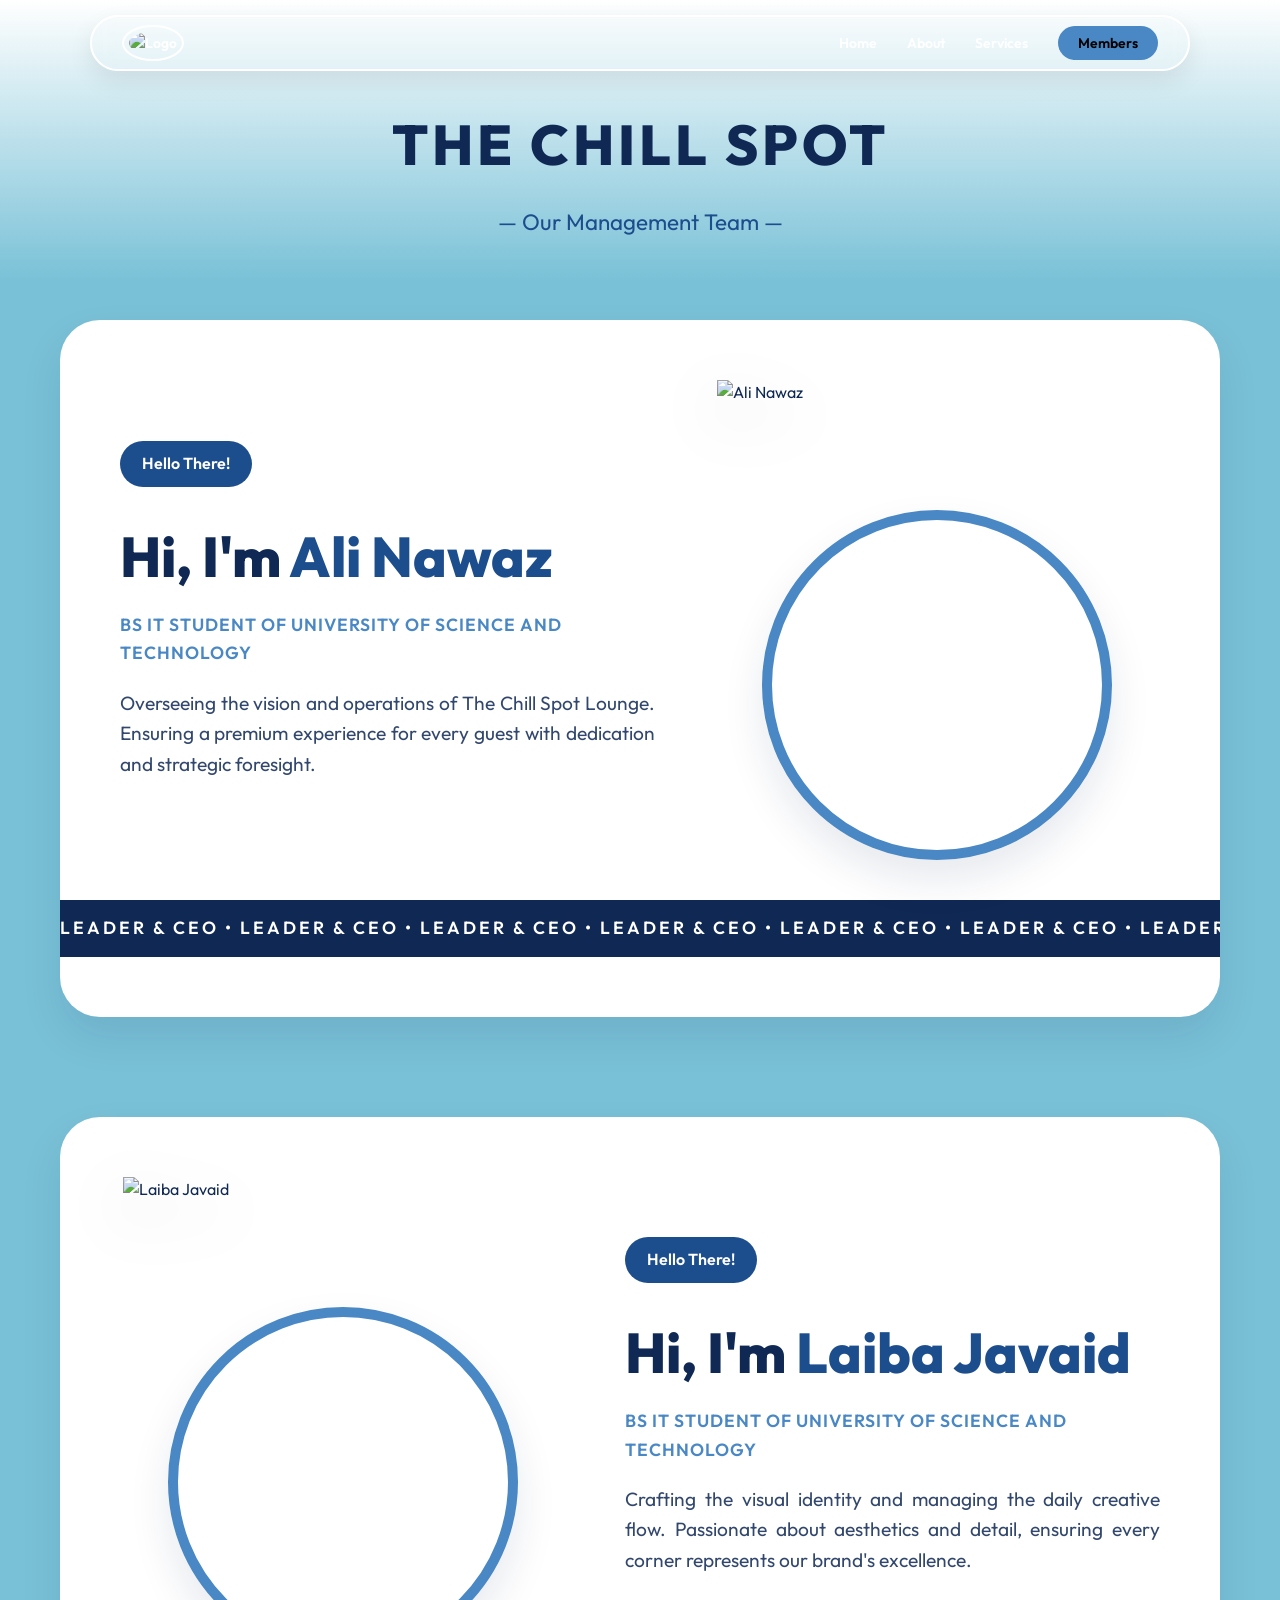
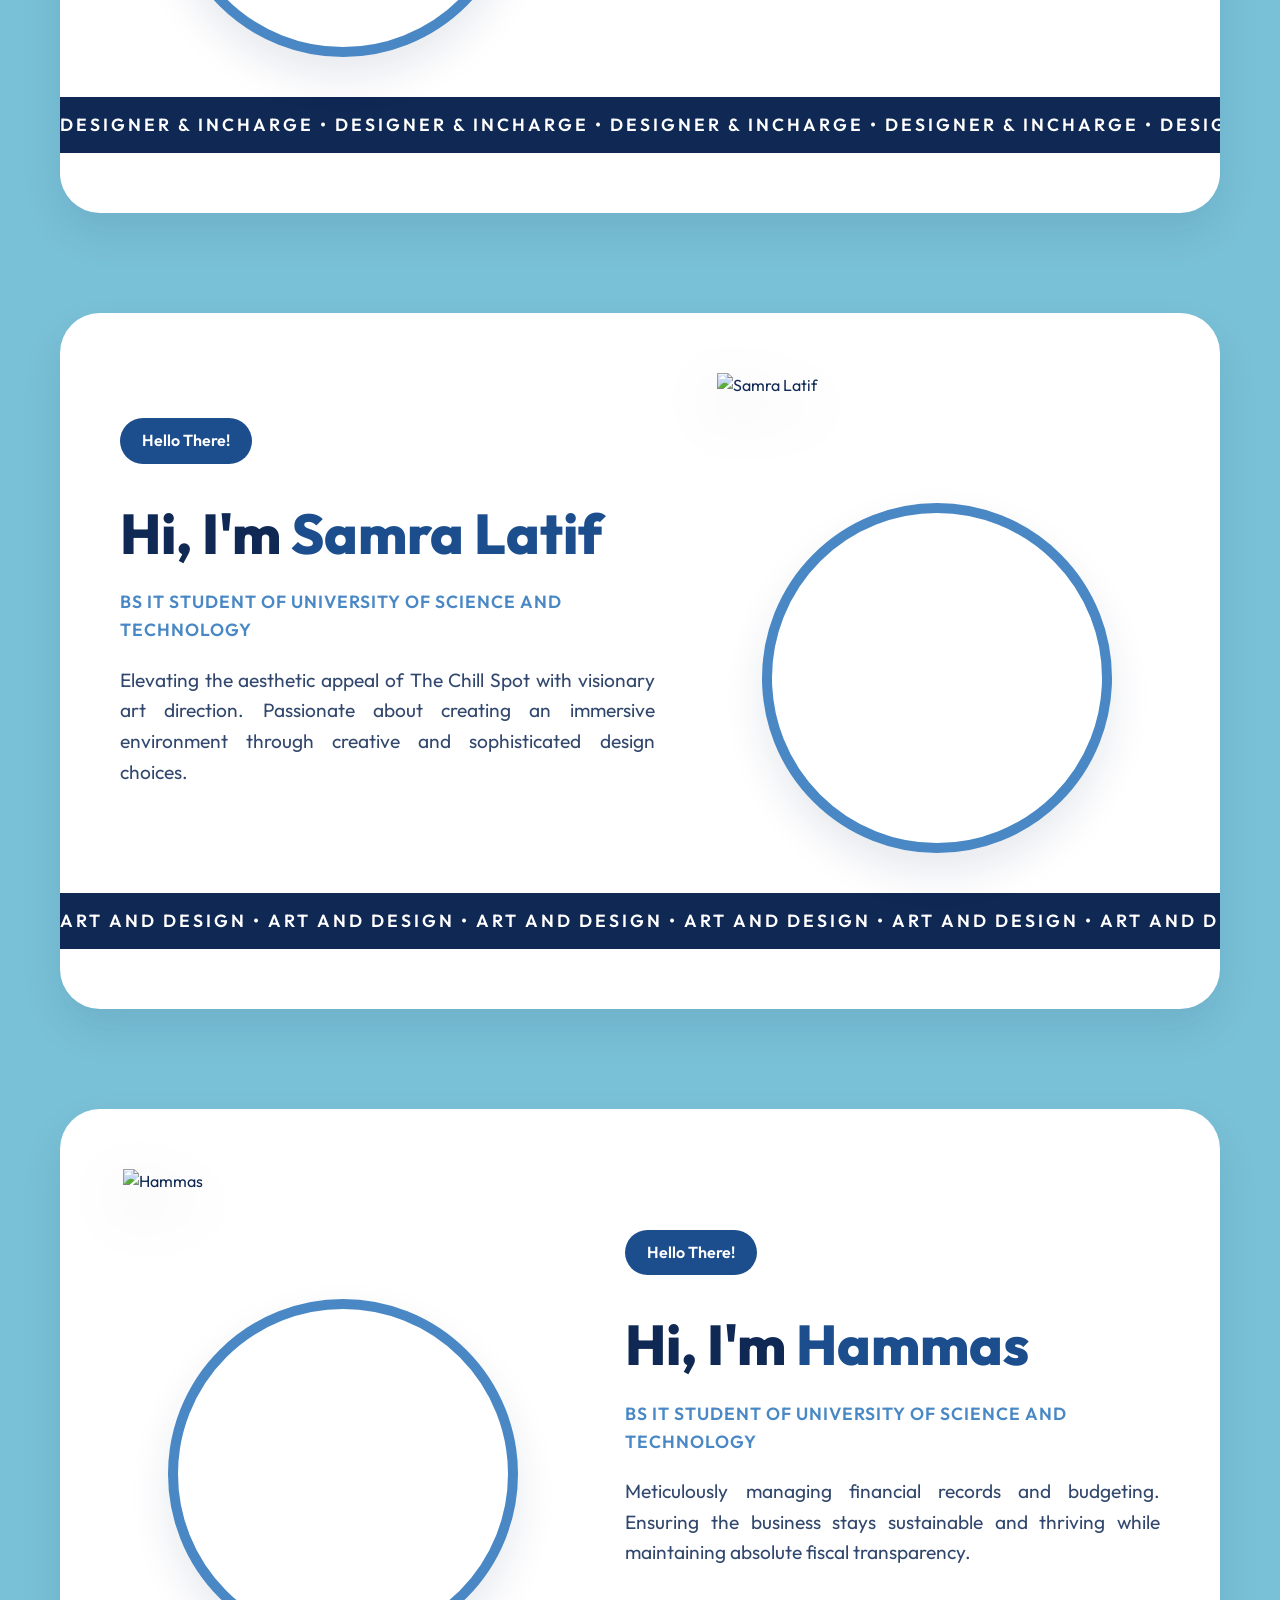
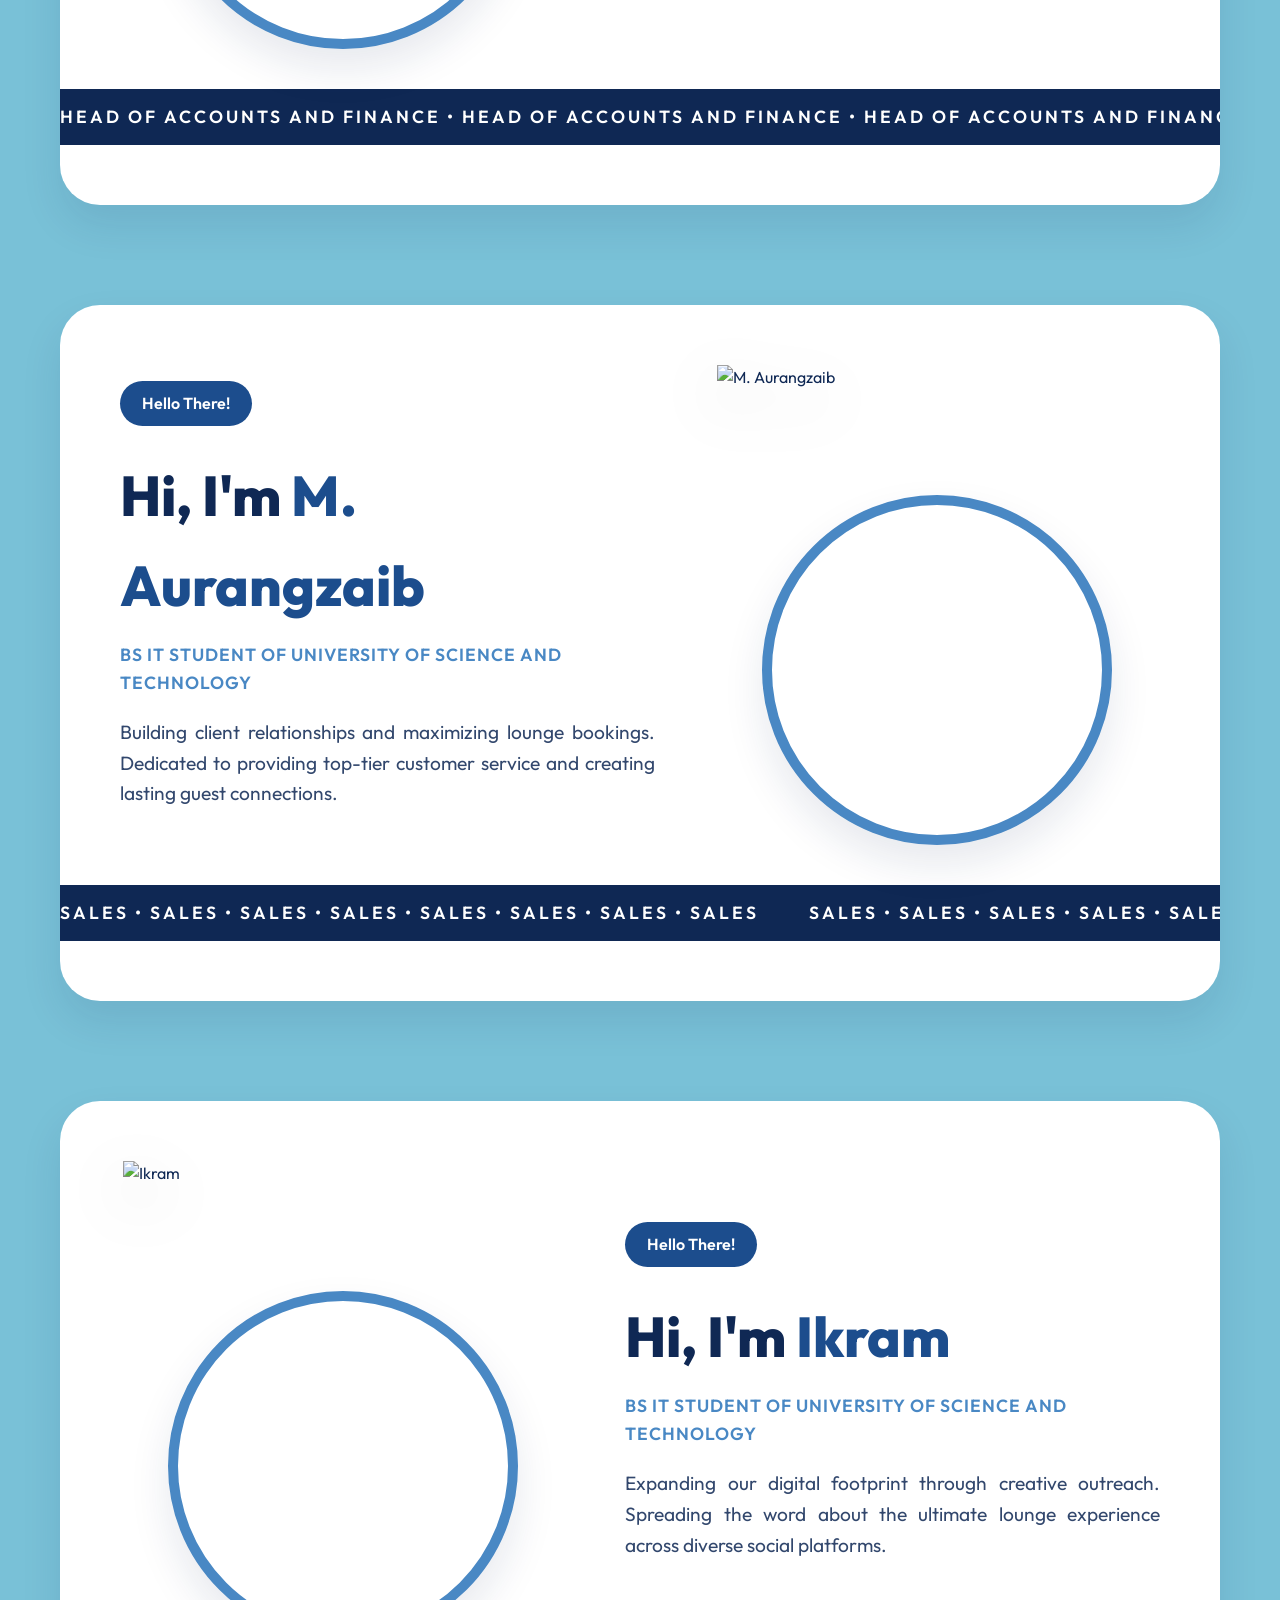
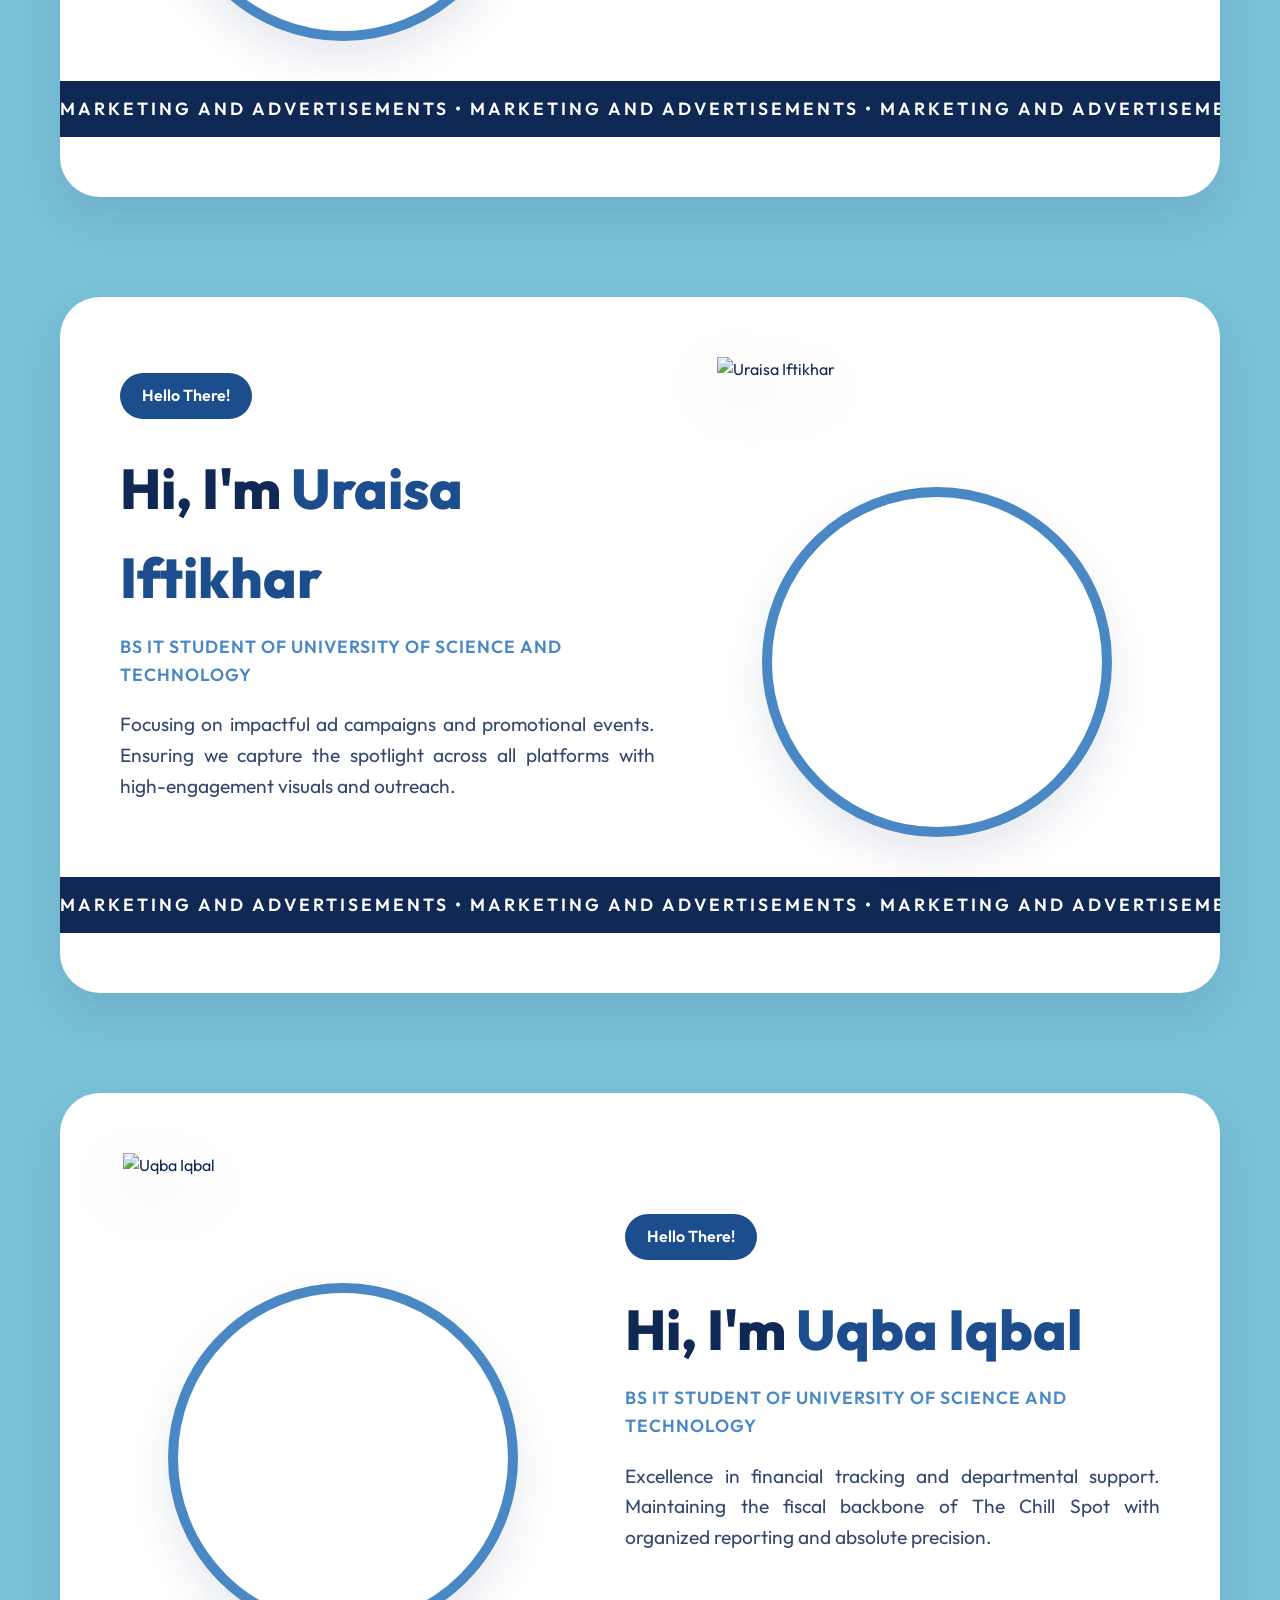
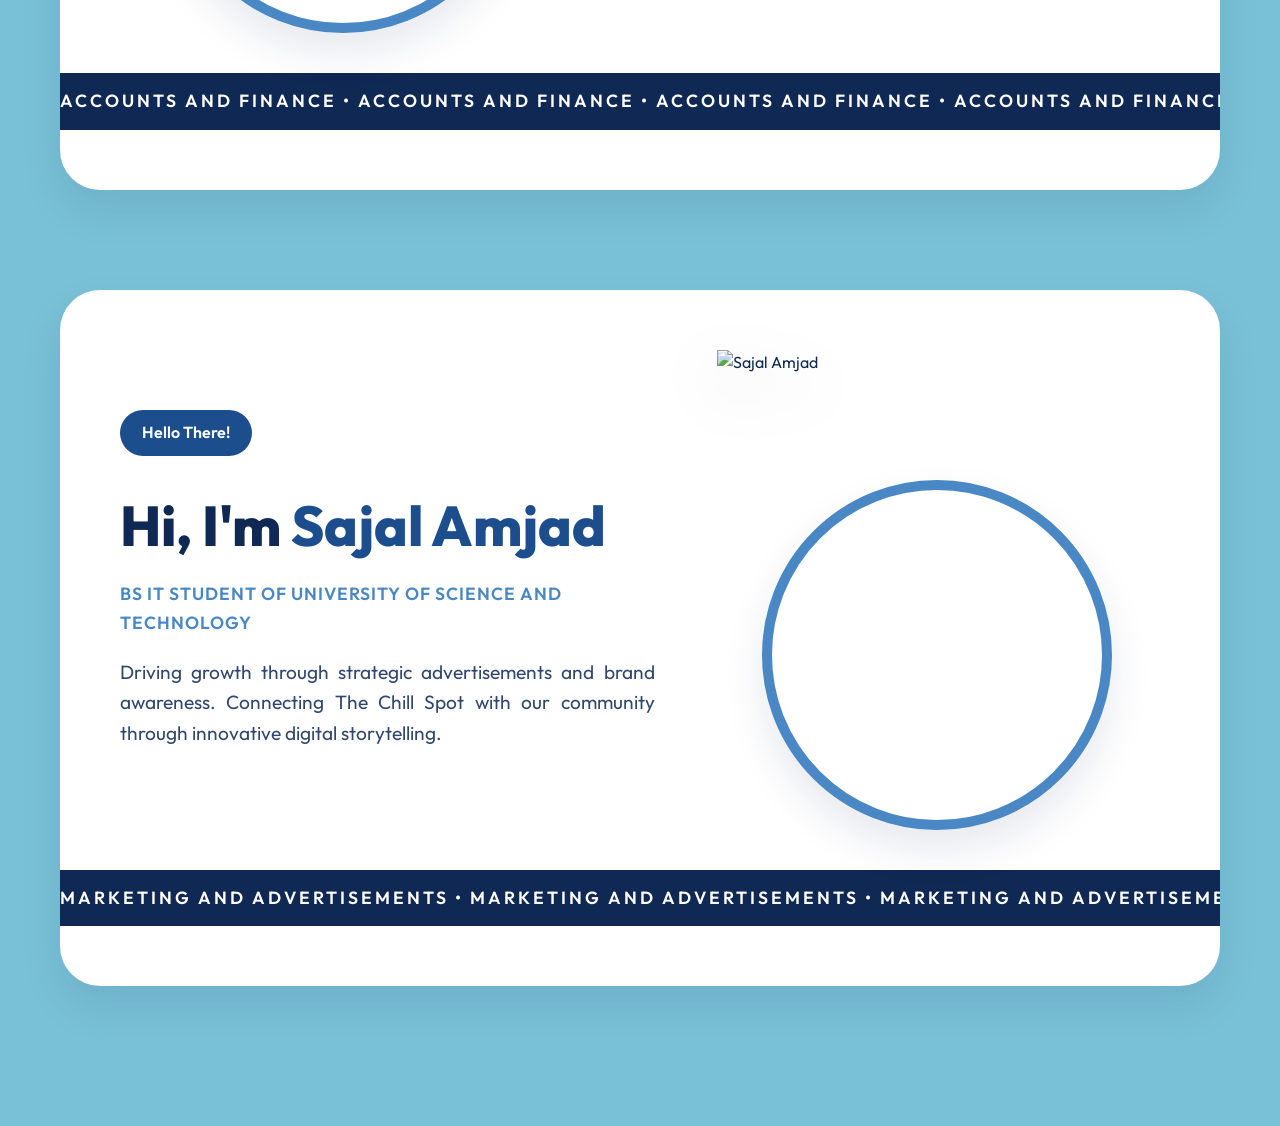
==== intro.html @ 92c06b2a "Add files via upload" ====
<!DOCTYPE html>
<html lang="en">

<head>
  <meta charset="UTF-8">
  <meta name="viewport" content="width=device-width, initial-scale=1.0">
  <title>Meet Our Management – The Chill Spot</title>
  <link rel="preconnect" href="https://fonts.googleapis.com">
  <link rel="preconnect" href="https://fonts.gstatic.com" crossorigin>
  <link href="https://fonts.googleapis.com/css2?family=Outfit:wght@300;400;600;800&display=swap" rel="stylesheet">
  <style>
    :root {
      --navy: #0F2854;
      --ocean: #1C4D8D;
      --sky: #4988C4;
      --ice: hsl(194, 54%, 66%);
      --white: #ffffff;
      --gold: var(--sky);
      --shadow: 0 20px 40px rgba(15, 40, 84, 0.1);
    }

    * {
      margin: 0;
      padding: 0;
      box-sizing: border-box;
      font-family: 'Outfit', sans-serif;
    }

    body {
      background-color: var(--ice);
      color: var(--navy);
      overflow-x: hidden;
      line-height: 1.6;
    }

    nav {
      position: fixed;
      top: 15px;
      left: 50%;
      transform: translateX(-50%);
      width: 100%;
      max-width: 1100px;
      padding: 8px 30px;
      background: rgba(255, 255, 255, 0.1);
      backdrop-filter: blur(10px);
      display: flex;
      justify-content: space-between;
      align-items: center;
      border-radius: 40px;
      border: 2px solid var(--white);
      box-shadow: 0 10px 25px rgba(0, 0, 0, .08);
      z-index: 1000;
      transition: background 0.3s, border-color 0.3s, box-shadow 0.3s;
    }

    nav.scrolled {
      background: rgba(255, 255, 255, 0.95);
      border-color: #ddd;
      box-shadow: 0 5px 15px rgba(0, 0, 0, 0.1);
    }

    nav.scrolled .nav-logo {
      border-color: #000;
    }

    nav.scrolled a {
      color: #000;
    }

    nav.scrolled .menu-dot {
      color: #000;
    }

    .nav-logo {
      height: 50px;
      /* Match index.html */
      object-fit: contain;
      border: 2px solid var(--white);
      border-radius: 50%;
      padding: 5px;
    }

    nav ul {
      display: flex;
      gap: 30px;
      list-style: none;
      align-items: center;
    }

    nav a {
      text-decoration: none;
      color: #fff;
      font-size: 14px;
      font-weight: 600;
    }

    .btn {
      background: var(--gold);
      padding: 8px 20px;
      border-radius: 30px;
      color: #000;
    }

    .menu-dot {
      display: none;
      font-size: 26px;
      /* Slightly larger for better touch target */
      cursor: pointer;
      color: var(--white);
      /* White color as requested */
      padding: 5px;
      z-index: 1001;
      /* Above everything */
    }

    /* Remove old span styles */

    #mobileNav {
      position: fixed;
      top: 75px;
      /* Match index.html offset */
      right: -300px;
      /* Hidden off-screen */
      width: 250px;
      background: #fff;
      border-radius: 12px 0 0 12px;
      box-shadow: -10px 10px 30px rgba(0, 0, 0, .2);
      overflow: hidden;
      z-index: 999;
      transition: right 0.4s cubic-bezier(0.4, 0, 0.2, 1);
      display: block;
      /* Override flex */
      padding-top: 0;
      /* Reset padding */
      height: auto;
      /* Reset height */
    }

    #mobileNav.active {
      right: 0;
    }

    #mobileNav a {
      display: block;
      padding: 15px 20px;
      color: #000;
      text-decoration: none;
      border-bottom: 1px solid #eee;
      transition: background 0.2s;
      font-weight: 500;
      font-family: 'Outfit', sans-serif;
    }

    #mobileNav a:hover {
      background: #f9f9f9;
    }

    header {
      text-align: center;
      padding: 100px 20px 40px;
      background: linear-gradient(180deg, var(--white) 0%, var(--ice) 100%);
    }

    header h1 {
      font-size: 3.5rem;
      font-weight: 800;
      color: var(--navy);
      margin-bottom: 15px;
      text-transform: uppercase;
      letter-spacing: 4px;
    }

    header p {
      font-size: 1.4rem;
      color: var(--ocean);
      font-weight: 400;
    }

    .container {
      max-width: 1200px;
      margin: 0 auto;
      padding: 40px 20px;
    }

    .member-section {
      background: var(--white);
      border-radius: 40px;
      padding: 60px;
      margin-bottom: 100px;
      box-shadow: var(--shadow);
      position: relative;
      overflow: hidden;
    }

    .member-row {
      display: flex;
      align-items: center;
      justify-content: space-between;
      gap: 60px;
    }

    .member-section:nth-child(even) .member-row {
      flex-direction: row-reverse;
    }

    .member-content {
      flex: 1.2;
      display: flex;
      flex-direction: column;
      justify-content: center;
      transition: all 0.6s cubic-bezier(0.4, 0, 0.2, 1);
    }

    .hello-badge {
      display: inline-block;
      padding: 10px 22px;
      background: var(--ocean);
      color: var(--white);
      border-radius: 50px;
      font-size: 1rem;
      font-weight: 600;
      margin-bottom: 25px;
      width: fit-content;
    }

    .member-name {
      font-size: 3.5rem;
      font-weight: 800;
      margin-bottom: 10px;
      color: var(--navy);
      min-height: 1.2em;
      transition: all 0.4s ease;
    }

    .member-name span {
      color: var(--ocean);
    }

    .member-uni {
      font-size: 1.1rem;
      font-weight: 600;
      color: var(--sky);
      margin-bottom: 20px;
      text-transform: uppercase;
      letter-spacing: 1px;
    }

    .member-desc {
      font-size: 1.2rem;
      color: var(--navy);
      text-align: justify;
      opacity: 0.85;
      margin-bottom: 20px;
    }

    /* Section Marquee - Infinity Loop */
    .section-marquee {
      width: calc(100% + 120px);
      margin-left: -60px;
      background: var(--navy);
      color: var(--white);
      padding: 14px 0;
      overflow: hidden;
      white-space: nowrap;
      margin-top: 40px;
      display: flex;
    }

    .marquee-text {
      display: inline-block;
      font-size: 1.1rem;
      font-weight: 600;
      text-transform: uppercase;
      letter-spacing: 3px;
      animation: infinity-scroll 20s linear infinite;
      padding-right: 50px;
    }

    @keyframes infinity-scroll {
      0% {
        transform: translateX(0);
      }

      100% {
        transform: translateX(-50%);
      }
    }

    /* Standard Circular Image with Pop-out head */
    .member-image-container {
      flex: 1;
      display: flex;
      justify-content: center;
      position: relative;
      height: 480px;
      align-items: flex-end;
    }

    .portrait-wrapper {
      position: relative;
      width: 400px;
      height: 400px;
      display: flex;
      justify-content: center;
      align-items: flex-end;
      animation: floating 6s ease-in-out infinite;
    }

    .white-circle {
      position: absolute;
      bottom: 0;
      width: 350px;
      height: 350px;
      background: var(--white);
      border-radius: 50%;
      box-shadow: var(--shadow);
      z-index: 1;
      border: 10px solid var(--sky);
    }

    .member-img {
      position: absolute;
      bottom: 0;
      width: 110%;
      height: 120%;
      /* Pops out of top */
      object-fit: contain;
      z-index: 2;
      filter: drop-shadow(0 20px 30px rgba(0, 0, 0, 0.2));
      transition: transform 0.5s ease;
    }

    @keyframes floating {
      0% {
        transform: translateY(0px);
      }

      50% {
        transform: translateY(-20px);
      }

      100% {
        transform: translateY(0px);
      }
    }

    @media (max-width: 968px) {

      .member-row,
      .member-section:nth-child(even) .member-row {
        flex-direction: column;
        text-align: center;
        gap: 40px;
      }

      .member-content {
        transition: padding 0.2s ease, margin 0.2s ease;
        /* Fluid layout */
      }

      .member-desc {
        margin: 0 auto 20px;
        transition: transform 0.2s ease-out;
      }

      .member-name {
        font-size: 2rem;
        transition: height 0.2s ease-in-out;
        white-space: nowrap;
        overflow: hidden;
      }

      .white-circle {
        width: 300px;
        height: 300px;
      }

      .portrait-wrapper {
        width: 350px;
        height: 350px;
      }

      nav {
        display: flex;
        /* Keep visible */
      }

      nav ul {
        display: none;
        /* Hide desktop links */
      }

      .menu-dot {
        display: block;
        /* Show hamburger */
        font-size: 26px;
        cursor: pointer;
        color: var(--white);
        position: static;
        box-shadow: none;
        padding: 0;
        background: transparent;
      }

      .member-section {
        padding: 40px 20px;
        margin-bottom: 40px;
      }

      header {
        padding: 80px 20px 30px;
        text-align: center;
      }

      header h1 {
        font-size: 2.5rem;
        text-align: center;
      }

      header p {
        font-size: 1.1rem;
        text-align: center;
      }


    }

    /* Typewriter Cursor */
    .typing::after {
      content: '|';
      animation: blink 0.7s infinite;
      margin-left: 5px;
      color: var(--sky);
    }

    @keyframes blink {

      0%,
      100% {
        opacity: 1;
      }

      50% {
        opacity: 0;
      }
    }
  </style>
</head>

<body>

  <div id="mobileNav" class="mobile-nav">
    <a href="index.html">Home</a>
    <a href="index.html#about">About</a>
    <a href="index.html#services">Services</a>
    <a href="intro.html">Members</a>
    <a href="index.html#combo">Deals</a>
    <a href="https://wa.me/923022993010" target="_blank" style="display: flex; align-items: center; gap: 8px;">
      <svg viewBox="0 0 24 24" style="width: 20px; height: 20px; fill: #25d366;">
        <path
          d="M17.472 14.382c-.297-.149-1.758-.867-2.03-.967-.273-.099-.471-.148-.67.15-.197.297-.767.966-.94 1.164-.173.199-.347.223-.644.075-.297-.15-1.255-.463-2.39-1.475-.883-.788-1.48-1.761-1.653-2.059-.173-.297-.018-.458.13-.606.134-.133.298-.347.446-.52.149-.174.198-.298.298-.497.099-.198.05-.371-.025-.52-.075-.149-.669-1.612-.916-2.207-.242-.579-.487-.5-.669-.51-.173-.008-.371-.01-.57-.01-.198 0-.52.074-.792.372-.272.297-1.04 1.016-1.04 2.479 0 1.462 1.065 2.875 1.213 3.074.149.198 2.096 3.2 5.077 4.487.709.306 1.262.489 1.694.625.712.227 1.36.195 1.871.118.571-.085 1.758-.719 2.006-1.413.248-.694.248-1.289.173-1.413-.074-.124-.272-.198-.57-.347m-5.421 7.403h-.004a9.87 9.87 0 01-5.031-1.378l-.361-.214-3.741.982.998-3.648-.235-.374a9.86 9.86 0 01-1.51-5.26c.001-5.45 4.436-9.884 9.888-9.884 2.64 0 5.122 1.03 6.988 2.898a9.825 9.825 0 012.893 6.994c-.003 5.45-4.437 9.884-9.885 9.884m8.413-18.297A11.815 11.815 0 0012.05 0C5.495 0 .16 5.335.157 11.892c0 2.096.547 4.142 1.588 5.945L.057 24l6.305-1.654a11.882 11.882 0 005.683 1.448h.005c6.554 0 11.89-5.335 11.893-11.893a11.821 11.821 0 00-3.48-8.413Z" />
      </svg> Contact us
    </a>
  </div>

  <nav>
    <a href="index.html"><img src="src/logo.png" alt="Logo" class="nav-logo"></a>
    <ul>
      <li><a href="index.html">Home</a></li>
      <li><a href="index.html#about">About</a></li>
      <li><a href="index.html#services">Services</a></li>
      <li><a href="intro.html" class="btn">Members</a></li>
    </ul>
    <div class="menu-dot" onclick="toggleMenu()">⋮</div>
  </nav>

  <header>
    <h1>The Chill Spot</h1>
    <p>— Our Management Team —</p>
  </header>

  <div class="container" id="team-container">
    <!-- Row Injection -->
  </div>

  <script>
    const members = [
      { id: 1, name: "Ali Nawaz", role: "Leader & CEO", desc: "Overseeing the vision and operations of The Chill Spot Lounge. Ensuring a premium experience for every guest with dedication and strategic foresight." },
      { id: 2, name: "Laiba Javaid", role: "Designer & Incharge", desc: "Crafting the visual identity and managing the daily creative flow. Passionate about aesthetics and detail, ensuring every corner represents our brand's excellence." },
      { id: 9, name: "Samra Latif", role: "Art and Design", desc: "Elevating the aesthetic appeal of The Chill Spot with visionary art direction. Passionate about creating an immersive environment through creative and sophisticated design choices." },
      { id: 4, name: "Hammas ", role: "Head of Accounts and Finance", desc: "Meticulously managing financial records and budgeting. Ensuring the business stays sustainable and thriving while maintaining absolute fiscal transparency." },
      { id: 5, name: "M. Aurangzaib", role: "Sales", desc: "Building client relationships and maximizing lounge bookings. Dedicated to providing top-tier customer service and creating lasting guest connections." },
      { id: 6, name: "Ikram", role: "Marketing and Advertisements", desc: "Expanding our digital footprint through creative outreach. Spreading the word about the ultimate lounge experience across diverse social platforms." },
      { id: 7, name: "Uraisa Iftikhar", role: "Marketing and Advertisements", desc: "Focusing on impactful ad campaigns and promotional events. Ensuring we capture the spotlight across all platforms with high-engagement visuals and outreach." },
      { id: 8, name: "Uqba Iqbal", role: "Accounts and Finance", desc: "Excellence in financial tracking and departmental support. Maintaining the fiscal backbone of The Chill Spot with organized reporting and absolute precision." },
      { id: 3, name: "Sajal Amjad", role: "Marketing and Advertisements", desc: "Driving growth through strategic advertisements and brand awareness. Connecting The Chill Spot with our community through innovative digital storytelling." }
    ];

    const container = document.getElementById('team-container');

    members.forEach((member, index) => {
      const section = document.createElement('div');
      section.className = 'member-section';
      section.innerHTML = `
        <div class="member-row">
          <div class="member-content">
            <div class="hello-badge">Hello There!</div>
            <h1 class="member-name">Hi, I'm <span class="typing-name" data-index="${index}"></span></h1>
            <p class="member-uni">BS IT Student of University of Science and Technology</p>
            <p class="member-desc">${member.desc}</p>
          </div>
          <div class="member-image-container">
            <div class="portrait-wrapper">
              <div class="white-circle"></div>
              <img src="src/${member.id}.png" class="member-img" alt="${member.name}">
            </div>
          </div>
        </div>
        <div class="section-marquee">
          <div class="marquee-text">${member.role} • ${member.role} • ${member.role} • ${member.role} • ${member.role} • ${member.role} • ${member.role} • ${member.role}</div>
          <div class="marquee-text">${member.role} • ${member.role} • ${member.role} • ${member.role} • ${member.role} • ${member.role} • ${member.role} • ${member.role}</div>
        </div>
      `;
      container.appendChild(section);
    });

    // Typewriter Logic with smooth transitions
    async function typeName(element, text, delay = 120, wait = 2500) {
      while (true) {
        element.classList.add('typing');
        for (let i = 0; i <= text.length; i++) {
          element.textContent = text.substring(0, i);
          await new Promise(r => setTimeout(r, delay));
        }
        element.classList.remove('typing');
        await new Promise(r => setTimeout(r, wait));

        element.classList.add('typing');
        for (let i = text.length; i >= 0; i--) {
          element.textContent = text.substring(0, i);
          await new Promise(r => setTimeout(r, delay / 2));
        }
        element.classList.remove('typing');
        await new Promise(r => setTimeout(r, 600));
      }
    }

    document.querySelectorAll('.typing-name').forEach((el, idx) => {
      typeName(el, members[idx].name);
    });



    // Toggle Mobile Menu
    function toggleMenu() {
      const mobileNav = document.getElementById('mobileNav');
      mobileNav.classList.toggle('active');
    }

    // Close Mobile Menu on exterior click (copied from index.html)
    document.addEventListener('click', function (e) {
      const nav = document.getElementById('mobileNav');
      const dot = document.querySelector('.menu-dot');
      if (nav && !nav.contains(e.target) && !dot.contains(e.target)) {
        nav.classList.remove('active');
      }
    });

    // Scroll Aware Nav
    window.addEventListener('scroll', function () {
      const nav = document.querySelector('nav');
      if (window.scrollY > 50) {
        nav.classList.add('scrolled');
      } else {
        nav.classList.remove('scrolled');
      }
    });

  </script>
</body>

</html>
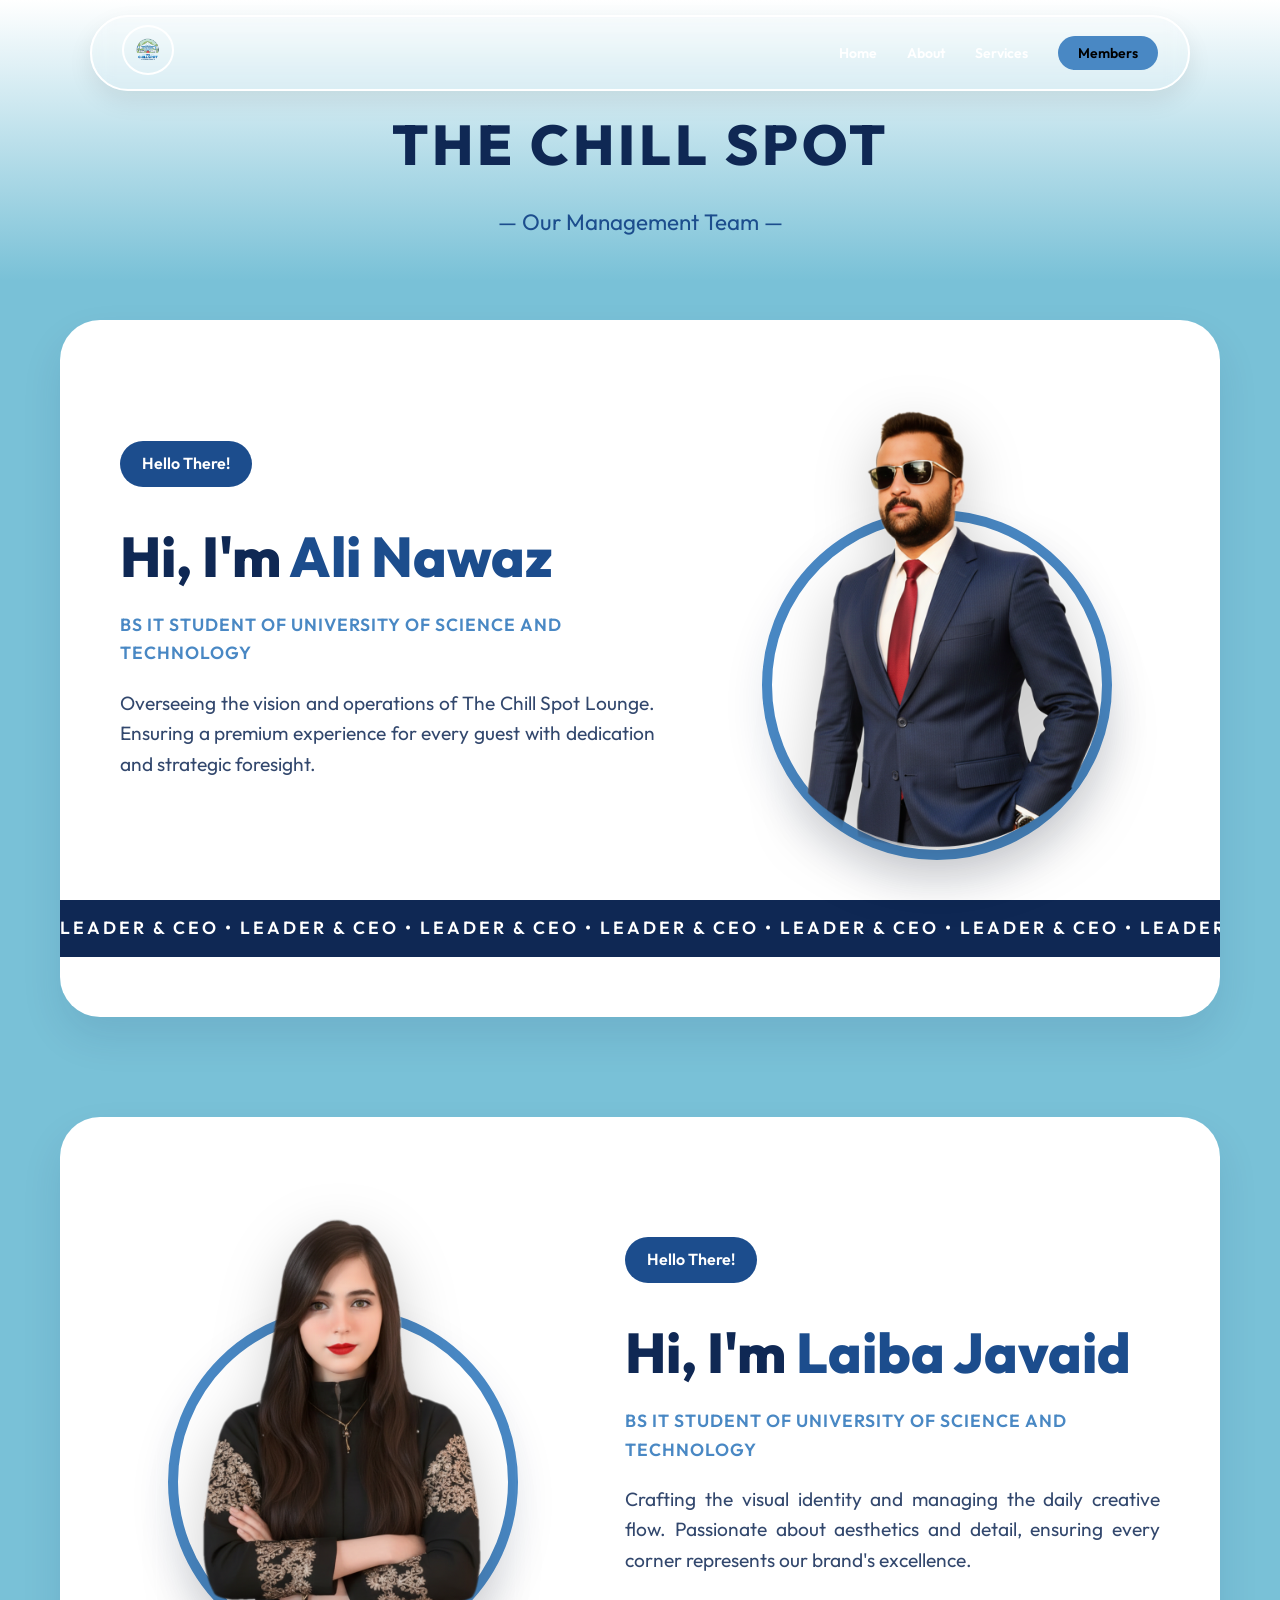
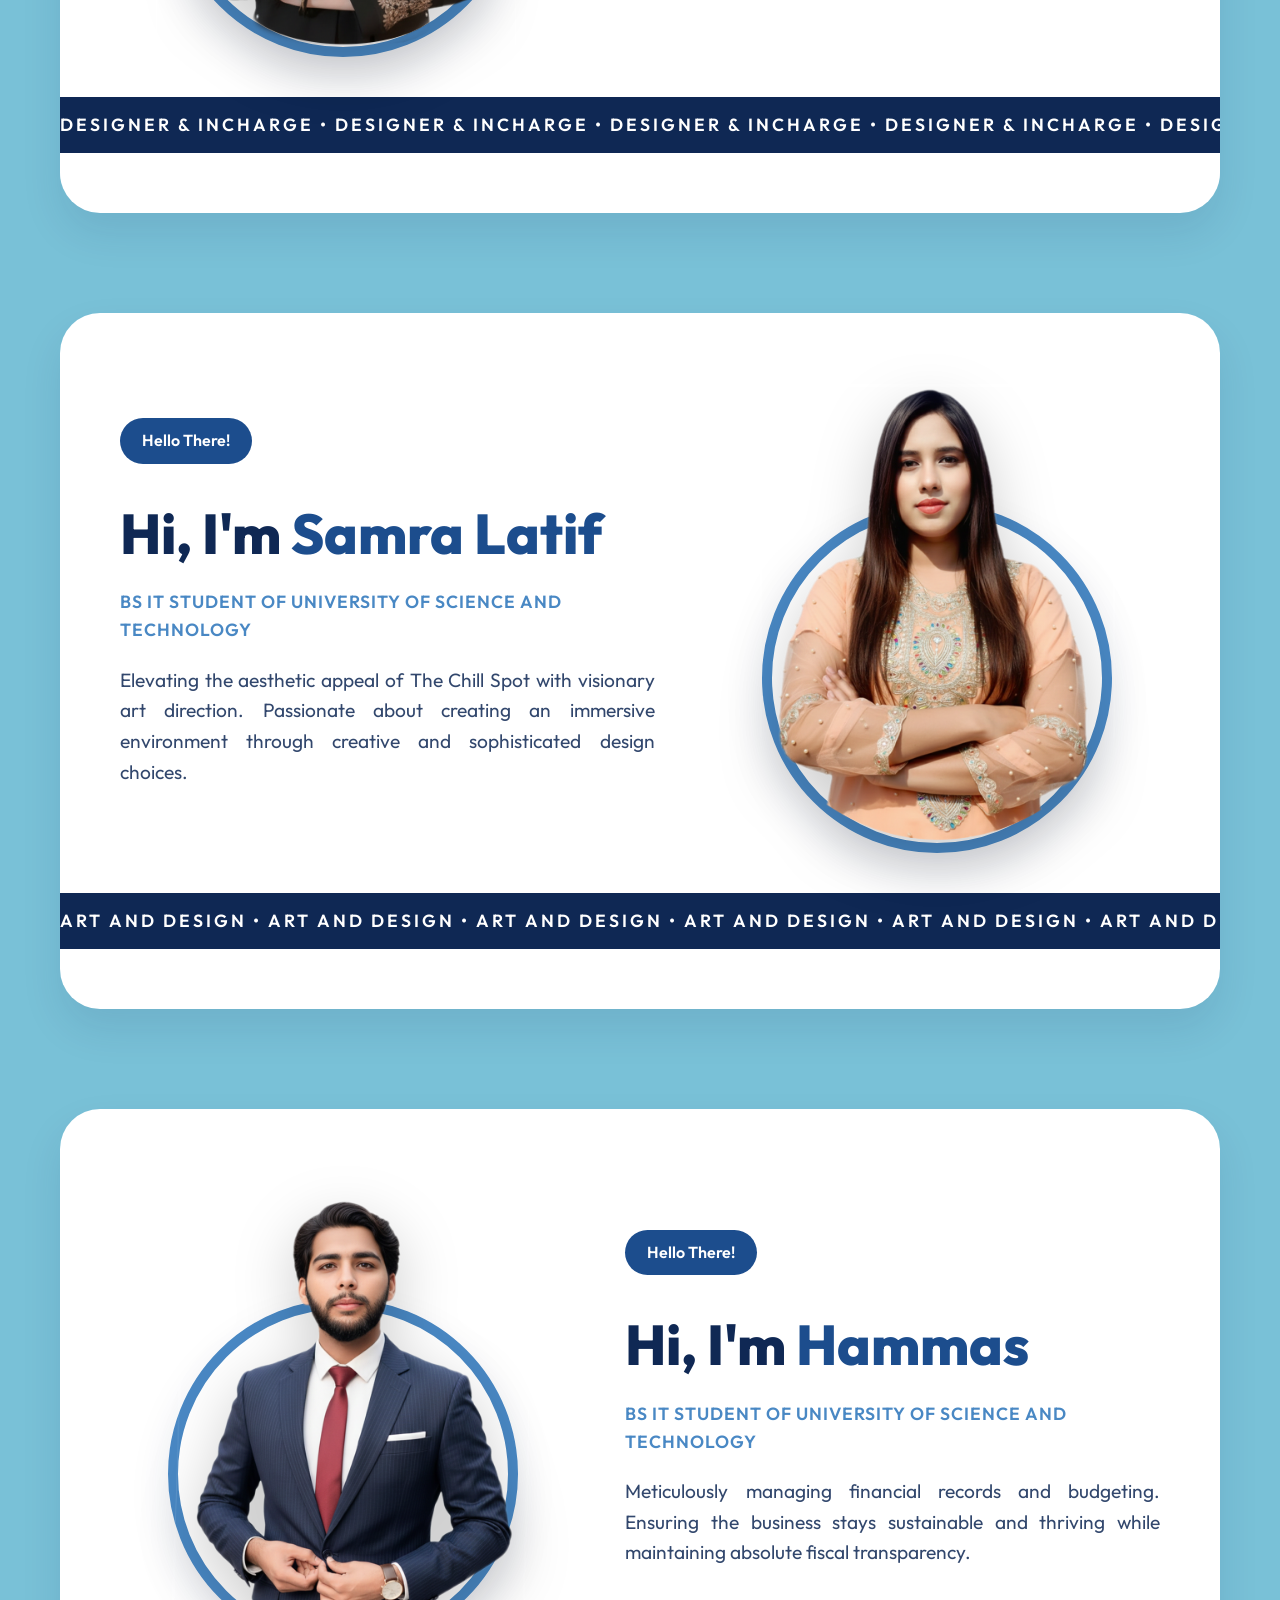
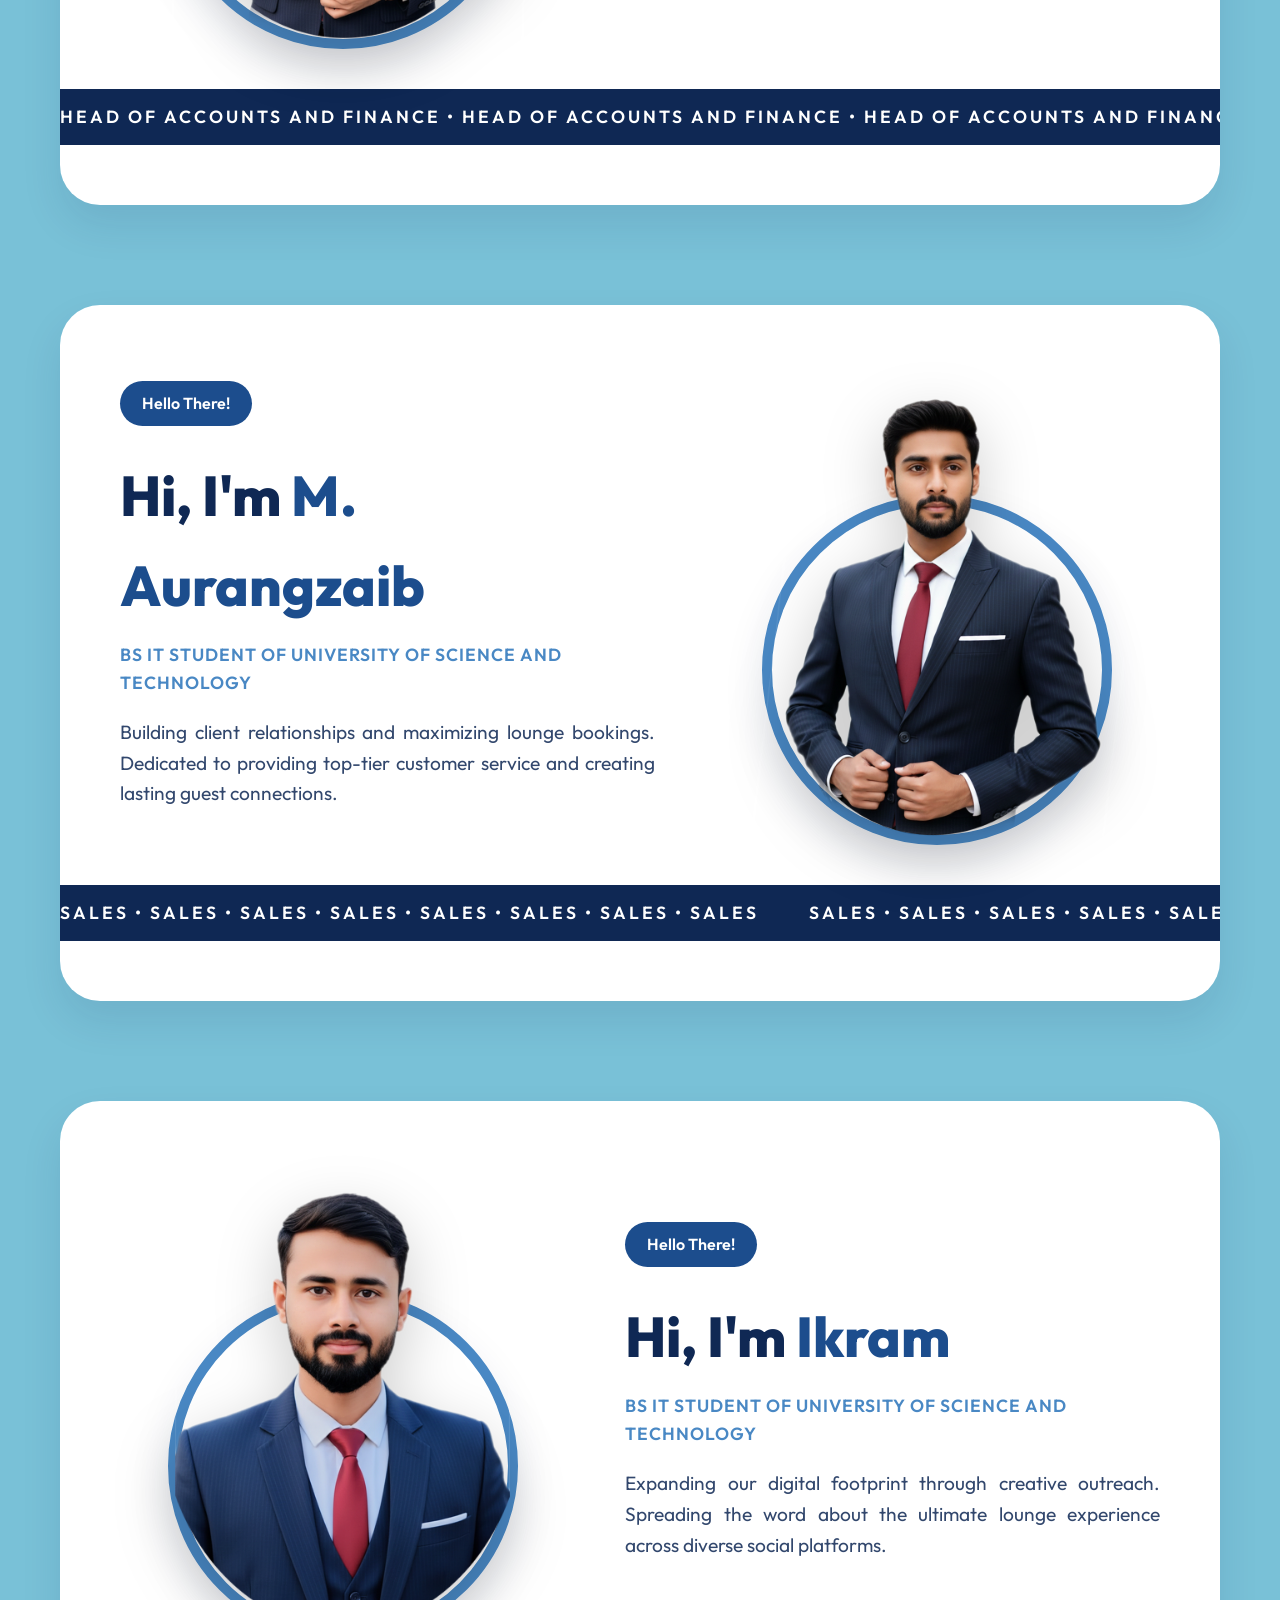
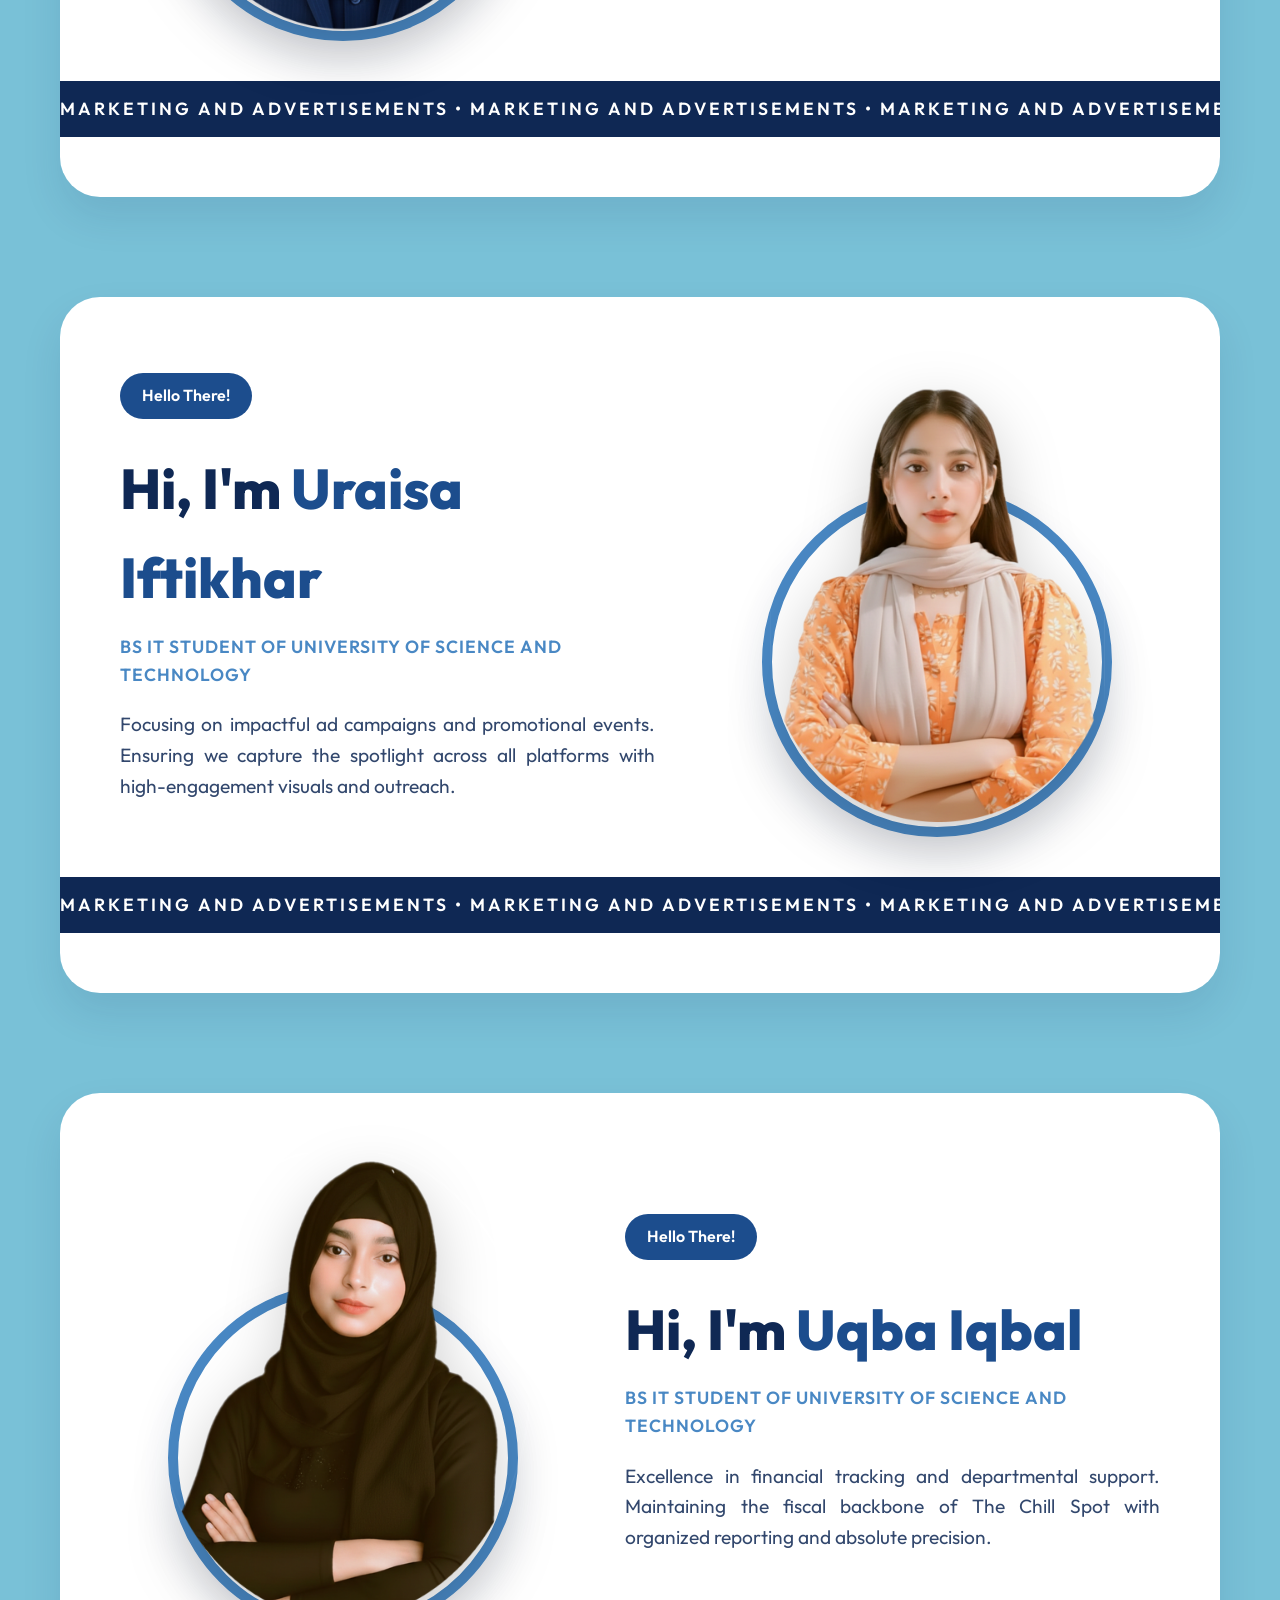
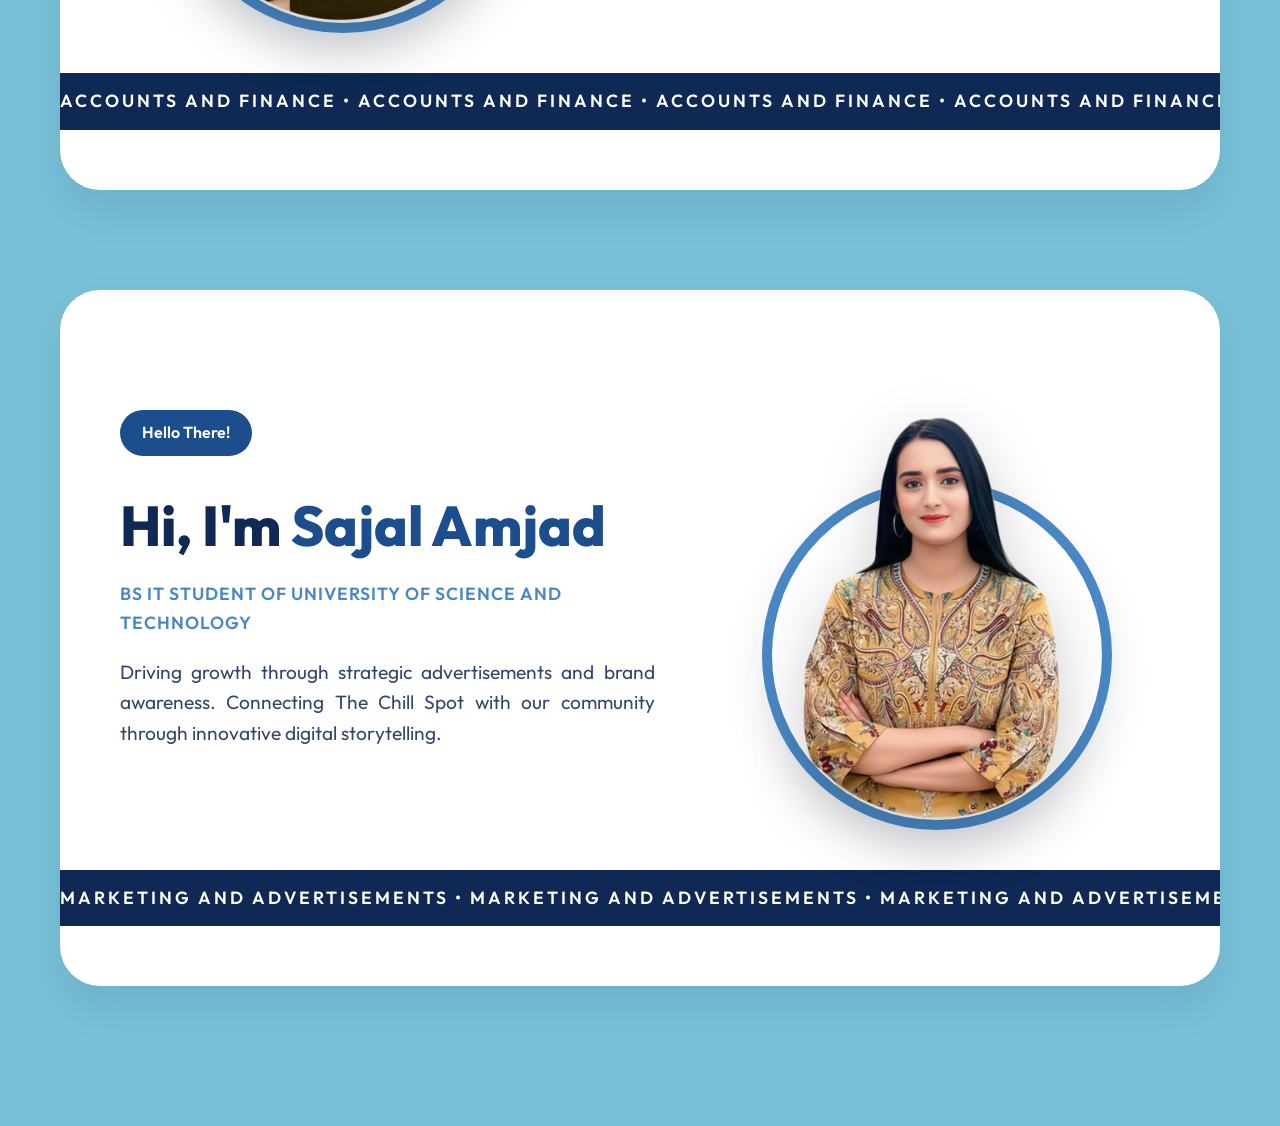
==== commit c9a3d461: "Update intro.html" ====
--- a/intro.html
+++ b/intro.html
@@ -579,4 +579,4 @@
   </script>
 </body>
 
-</html>+</html>
